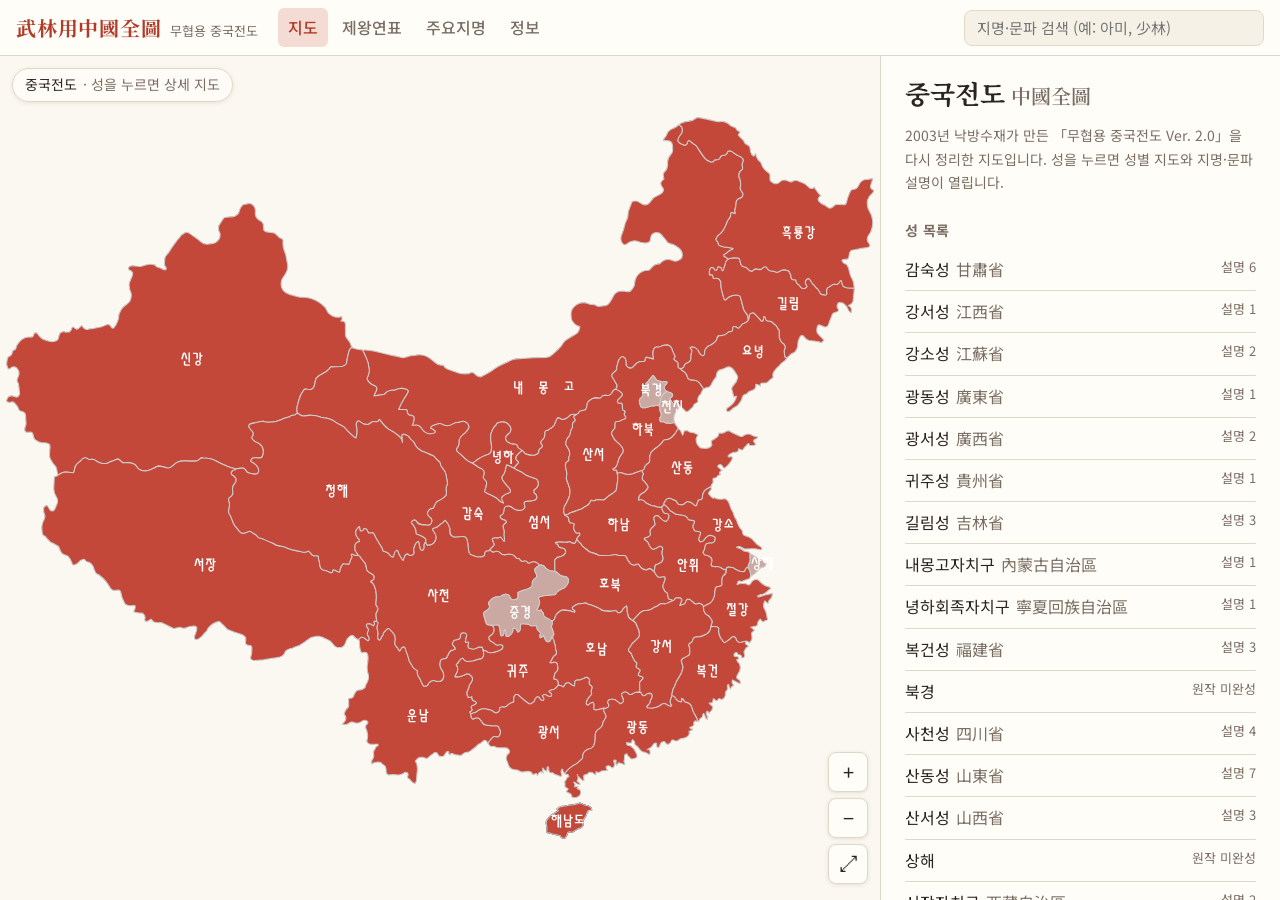
==== docs/index.html @ c248c9d0 "Add static site: pan/zoom maps, search, description panel, emperor tables Vanilla JS + inline SVG un" ====
<!doctype html>
<html lang="ko">
<head>
<meta charset="utf-8">
<meta name="viewport" content="width=device-width, initial-scale=1, viewport-fit=cover">
<title>무협용 중국전도</title>
<meta name="description" content="2003년 「무협용 중국전도 Ver. 2.0」(낙방수재)을 웹 지도로 다시 만든 것. 성별 지도, 지명·문파 설명, 제왕연표.">
<link rel="preconnect" href="https://fonts.googleapis.com">
<link rel="preconnect" href="https://fonts.gstatic.com" crossorigin>
<link rel="stylesheet" href="https://fonts.googleapis.com/css2?family=Noto+Sans+KR:wght@400;500;700&family=Noto+Serif+KR:wght@600;700&display=swap">
<link rel="stylesheet" href="style.css">
</head>
<body>
<header class="top">
  <a class="brand" href="#/"><span class="brand-hanja">武林用中國全圖</span><span class="brand-ko">무협용 중국전도</span></a>
  <nav class="nav" aria-label="주 메뉴">
    <a href="#/" data-nav="map">지도</a>
    <a href="#/emperors" data-nav="emperors">제왕연표</a>
    <a href="#/landmarks" data-nav="landmarks">주요지명</a>
    <a href="#/about" data-nav="about">정보</a>
  </nav>
  <div class="search">
    <input id="q" type="search" placeholder="지명·문파 검색 (예: 아미, 少林)" autocomplete="off" aria-label="지명·문파 검색" aria-controls="results">
    <ul id="results" class="results" role="listbox" hidden></ul>
  </div>
</header>

<main>
  <section id="view-map" class="view">
    <div class="map-wrap">
      <div class="crumbs" id="crumbs"></div>
      <svg id="map" class="map" role="img" aria-label="지도"></svg>
      <div class="zoom">
        <button type="button" id="zin" aria-label="확대">+</button>
        <button type="button" id="zout" aria-label="축소">−</button>
        <button type="button" id="zfit" aria-label="전체 보기">⤢</button>
      </div>
    </div>
    <aside id="panel" class="panel" aria-live="polite">
      <button type="button" class="panel-grip" id="grip" aria-label="패널 펼치기/접기"></button>
      <div id="panel-body" class="panel-body"></div>
    </aside>
  </section>
  <section id="view-page" class="view page" hidden></section>
</main>

<noscript><p class="noscript">이 사이트는 JavaScript가 필요합니다.</p></noscript>
<script src="app.js"></script>
</body>
</html>
---- docs/style.css ----
:root {
  --bg: #f6f1e7;
  --paper: #fffdf8;
  --ink: #2b2420;
  --muted: #7a6d63;
  --line: #e2d8c8;
  --accent: #b23a28;
  --accent-soft: #f4dcd5;
  --province: #c4483a;
  --province-hover: #9e2f22;
  --shadow: 0 2px 12px rgba(60, 40, 20, .12);
  --top-h: 56px;
  --panel-w: 400px;
  color-scheme: light;
}
@media (prefers-color-scheme: dark) {
  :root:not([data-theme="light"]) {
    --bg: #1c1916; --paper: #26221e; --ink: #ece4d8; --muted: #a89a8a; --line: #3a332c;
    --accent: #e0705c; --accent-soft: #4a2a23; --shadow: 0 2px 12px rgba(0, 0, 0, .4);
    color-scheme: dark;
  }
}
:root[data-theme="dark"] {
  --bg: #1c1916; --paper: #26221e; --ink: #ece4d8; --muted: #a89a8a; --line: #3a332c;
  --accent: #e0705c; --accent-soft: #4a2a23; --shadow: 0 2px 12px rgba(0, 0, 0, .4);
  color-scheme: dark;
}

* { box-sizing: border-box; }
html, body { margin: 0; height: 100%; }
body {
  background: var(--bg); color: var(--ink);
  font: 16px/1.7 "Noto Sans KR", system-ui, sans-serif;
  word-break: keep-all; overflow-wrap: anywhere;
}
a { color: var(--accent); }
button { font: inherit; color: inherit; }

/* header */
.top {
  position: sticky; top: 0; z-index: 20; height: var(--top-h);
  display: flex; align-items: center; gap: 20px; padding: 0 16px;
  background: var(--paper); border-bottom: 1px solid var(--line);
}
.brand { display: flex; align-items: baseline; gap: 8px; text-decoration: none; color: var(--ink); white-space: nowrap; }
.brand-hanja { font: 700 20px "Noto Serif KR", serif; color: var(--accent); letter-spacing: .04em; }
.brand-ko { font-size: 13px; color: var(--muted); }
.nav { display: flex; gap: 4px; }
.nav a { padding: 6px 10px; border-radius: 6px; text-decoration: none; color: var(--muted); font-weight: 500; white-space: nowrap; }
.nav a:hover { color: var(--ink); background: var(--bg); }
.nav a.on { color: var(--accent); background: var(--accent-soft); }
.search { position: relative; margin-left: auto; width: 300px; }
.search input {
  width: 100%; height: 36px; padding: 0 12px; border: 1px solid var(--line); border-radius: 8px;
  background: var(--bg); color: var(--ink); font: inherit; font-size: 15px;
}
.search input:focus { outline: 2px solid var(--accent); outline-offset: -1px; }
.results {
  position: absolute; top: 42px; right: 0; width: 360px; max-width: calc(100vw - 32px); max-height: 60vh; overflow: auto;
  margin: 0; padding: 4px; list-style: none; background: var(--paper); border: 1px solid var(--line);
  border-radius: 10px; box-shadow: var(--shadow);
}
.results li { padding: 8px 10px; border-radius: 6px; cursor: pointer; line-height: 1.4; }
.results li[aria-selected="true"], .results li:hover { background: var(--accent-soft); }
.results .r-name { font-weight: 700; }
.results .r-hanja { color: var(--muted); margin-left: 4px; }
.results .r-meta { display: block; font-size: 13px; color: var(--muted); }
.results .r-empty { color: var(--muted); cursor: default; }

/* map view */
main { height: calc(100% - var(--top-h)); }
.view { height: 100%; }
#view-map { display: flex; }
#view-map[hidden] { display: none; }
.map-wrap { position: relative; flex: 1; min-width: 0; background: #fbf8f1; }
.map { width: 100%; height: 100%; display: block; touch-action: none; cursor: grab; user-select: none; }
.map.dragging { cursor: grabbing; }
.crumbs {
  position: absolute; top: 12px; left: 12px; z-index: 2; display: flex; gap: 6px; align-items: center;
  padding: 4px 12px; background: rgba(255, 253, 248, .92); border: 1px solid #e2d8c8; border-radius: 999px;
  font-size: 14px; color: #2b2420; box-shadow: 0 1px 4px rgba(60, 40, 20, .1);
}
.crumbs a { color: #b23a28; text-decoration: none; font-weight: 500; }
.zoom { position: absolute; right: 12px; bottom: 16px; display: flex; flex-direction: column; gap: 6px; }
.zoom button {
  width: 40px; height: 40px; border: 1px solid #e2d8c8; border-radius: 8px; background: #fffdf8; color: #2b2420;
  font-size: 20px; line-height: 1; cursor: pointer; box-shadow: 0 1px 4px rgba(60, 40, 20, .12);
}
.zoom button:hover { background: #f4dcd5; }

/* svg content */
.map .province path[fill="#ff0000"] { fill: var(--province); transition: fill .15s; }
.map .province { cursor: pointer; }
.map .province:hover path[fill="#ff0000"], .map .province.on path[fill="#ff0000"] { fill: var(--province-hover); }
.map .province.todo path[fill="#ff0000"] { fill: #c9a9a2; }
.lbl { font-family: "Noto Sans KR", sans-serif; paint-order: stroke; stroke: #fffdf8; stroke-linejoin: round; fill: #3a302a; cursor: pointer; }
.lbl.minor { fill: #4a4038; }
.lbl.major { font-weight: 700; fill: #8c2a1c; }
.lbl.nb { fill: #8a7a6c; font-style: italic; }
.lbl.sel { fill: #b23a28; }
.lbl .hj { fill: #8a7a6c; font-weight: 400; }
.mk { fill: none; stroke: #b23a28; cursor: pointer; }
.mk.sel { fill: rgba(178, 58, 40, .2); }
.hide-minor .minor { display: none; }
.hide-hanja .hj { display: none; }

/* side panel */
.panel {
  width: var(--panel-w); flex: none; overflow: auto; background: var(--paper);
  border-left: 1px solid var(--line); position: relative;
}
.panel-grip { display: none; }
.panel-body { padding: 20px 24px 40px; }
.panel h2 { margin: 0; font: 700 26px/1.3 "Noto Serif KR", serif; }
.panel h2 .hj { font-weight: 600; color: var(--muted); font-size: 20px; margin-left: 6px; }
.meta { display: flex; flex-wrap: wrap; gap: 6px; margin: 10px 0 16px; }
.chip { display: inline-block; padding: 1px 10px; border-radius: 999px; font-size: 13px; background: var(--bg); border: 1px solid var(--line); color: var(--muted); text-decoration: none; }
a.chip:hover { border-color: var(--accent); color: var(--accent); }
.chip.k { background: var(--accent-soft); border-color: transparent; color: var(--accent); }
.page-title { margin: 22px 0 6px; font-size: 15px; color: var(--accent); font-weight: 700; }
.prose p { margin: 0 0 .9em; }
.prose p.li { padding-left: .2em; }
.prose h4 { margin: 1.4em 0 .4em; font-size: 16px; }
.note { font-size: 14px; color: var(--muted); }
.btn {
  display: inline-block; margin: 4px 0 16px; padding: 8px 16px; border-radius: 8px; background: var(--accent);
  color: #fff; text-decoration: none; font-weight: 500; border: 0; cursor: pointer;
}
.list { list-style: none; margin: 0 0 20px; padding: 0; }
.list li a { display: flex; justify-content: space-between; gap: 8px; padding: 7px 0; border-bottom: 1px solid var(--line); text-decoration: none; color: var(--ink); }
.list li a:hover { color: var(--accent); }
.list .hj, .page h2 .hj { color: var(--muted); margin-left: .35em; font-weight: 400; }
.list .k { color: var(--muted); font-size: 13px; white-space: nowrap; }
.section-h { margin: 24px 0 6px; font-size: 14px; color: var(--muted); font-weight: 700; letter-spacing: .02em; }
.pages-nav { display: flex; flex-wrap: wrap; gap: 6px; margin: 0 0 8px; }
.pages-nav a { font-size: 13px; }

/* text pages */
.page { overflow: auto; }
.page-inner { max-width: 860px; margin: 0 auto; padding: 28px 16px 64px; }
.page h1 { font: 700 30px/1.3 "Noto Serif KR", serif; margin: 0 0 6px; }
.page h1 .hj { color: var(--muted); font-size: 22px; margin-left: 8px; }
.page h2 { font: 700 22px/1.4 "Noto Serif KR", serif; margin: 32px 0 8px; }
.lead { color: var(--muted); margin: 0 0 20px; }
.tabs { display: flex; flex-wrap: wrap; gap: 6px; margin: 16px 0 20px; }
.tabs a { padding: 4px 12px; border-radius: 999px; border: 1px solid var(--line); text-decoration: none; color: var(--ink); background: var(--paper); font-size: 15px; }
.tabs a.on { background: var(--accent); border-color: var(--accent); color: #fff; }
.tabs .sub { font-size: 13px; }
table.emp { width: 100%; border-collapse: collapse; background: var(--paper); border: 1px solid var(--line); border-radius: 8px; overflow: hidden; }
.emp th, .emp td { padding: 8px 12px; text-align: left; border-bottom: 1px solid var(--line); }
.emp th { font-size: 14px; color: var(--muted); font-weight: 500; background: var(--bg); }
.emp td.y { font-variant-numeric: tabular-nums; white-space: nowrap; }
.emp tr.grp td { background: var(--accent-soft); color: var(--accent); font-weight: 700; }
.emp .hj { color: var(--muted); margin-left: 6px; }
.card { background: var(--paper); border: 1px solid var(--line); border-radius: 10px; padding: 20px 22px; margin: 16px 0; }
.noscript { padding: 20px; }

/* mobile */
@media (max-width: 760px) {
  :root { --top-h: 104px; }
  .top { flex-wrap: wrap; height: auto; min-height: var(--top-h); gap: 6px 8px; padding: 8px 12px; align-content: center; }
  .brand-ko { display: none; }
  .brand-hanja { font-size: 17px; }
  .nav { margin-left: auto; gap: 0; }
  .nav a { padding: 4px 7px; font-size: 14px; }
  .search { width: 100%; margin: 0; }
  .results { left: 0; right: 0; width: auto; max-width: none; }
  #view-map { display: block; position: relative; }
  .map-wrap { height: 100%; }
  .panel {
    position: absolute; left: 0; right: 0; bottom: 0; width: auto; max-height: 62%; z-index: 5;
    border-left: 0; border-top: 1px solid var(--line); border-radius: 16px 16px 0 0; box-shadow: 0 -4px 20px rgba(0, 0, 0, .15);
    transform: translateY(calc(100% - 64px)); transition: transform .25s ease;
  }
  .panel.open { transform: none; }
  .panel-grip { display: block; position: sticky; top: 0; width: 100%; height: 22px; border: 0; background: var(--paper); cursor: pointer; z-index: 1; }
  .panel-grip::before { content: ""; display: block; width: 44px; height: 5px; margin: 8px auto; border-radius: 3px; background: var(--line); }
  .panel-body { padding: 0 16px 32px; }
  .panel h2 { font-size: 22px; }
  .zoom { bottom: 80px; }
  .crumbs { top: 8px; left: 8px; right: 8px; overflow-x: auto; white-space: nowrap; }
  .emp th, .emp td { padding: 6px 8px; font-size: 14px; }
}
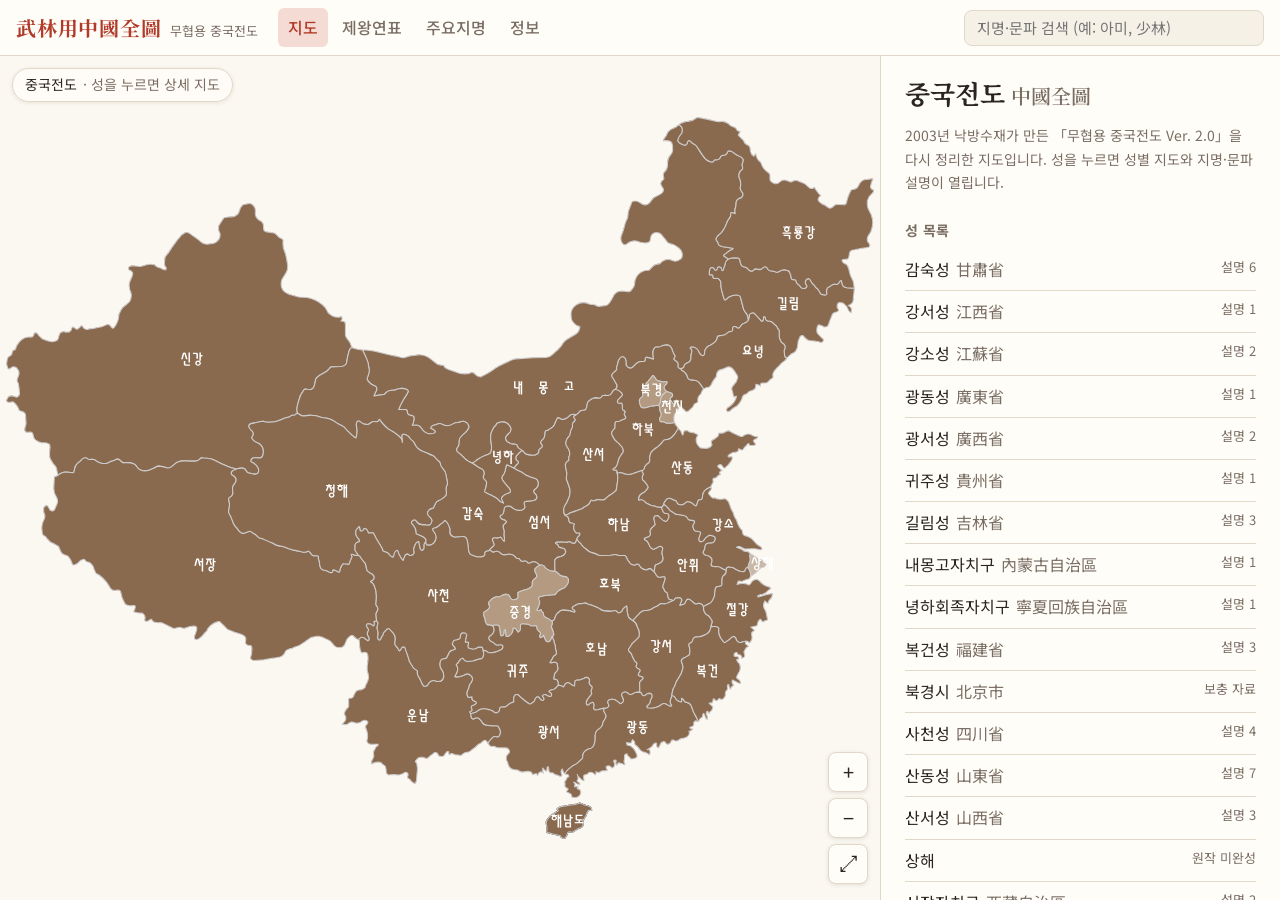
==== commit 35fc071a: "Recolor province maps with an old-map palette and add a legend CSS overrides the original SWF colour" ====
--- a/docs/index.html
+++ b/docs/index.html
@@ -30,6 +30,14 @@
     <div class="map-wrap">
       <div class="crumbs" id="crumbs"></div>
       <svg id="map" class="map" role="img" aria-label="지도"></svg>
+      <ul class="legend" id="legend" hidden aria-label="범례">
+        <li><svg viewBox="0 0 26 12"><circle cx="13" cy="6" r="4.5" fill="none" stroke="#b8452f" stroke-width="2"/></svg>성도(省都)</li>
+        <li><svg viewBox="0 0 26 12"><circle cx="13" cy="6" r="3.5" fill="#fffdf8" stroke="#3b2f28"/></svg>시(市)·현(縣)</li>
+        <li><svg viewBox="0 0 26 12"><path d="M2 6H24" stroke="#3b2f28" stroke-width="2.5"/></svg>성(省) 경계</li>
+        <li><svg viewBox="0 0 26 12"><path d="M2 6H24" stroke="#b8452f" stroke-width="2"/></svg>관도(大)</li>
+        <li><svg viewBox="0 0 26 12"><path d="M2 6H24" stroke="#d29a52" stroke-width="1.5"/></svg>관도(少)</li>
+        <li><svg viewBox="0 0 26 12"><path d="M2 7Q8 2 13 6T24 5" fill="none" stroke="#4a7aa6" stroke-width="1.5"/></svg>강(江)</li>
+      </ul>
       <div class="zoom">
         <button type="button" id="zin" aria-label="확대">+</button>
         <button type="button" id="zout" aria-label="축소">−</button>
--- a/docs/style.css
+++ b/docs/style.css
@@ -6,8 +6,8 @@
   --line: #e2d8c8;
   --accent: #b23a28;
   --accent-soft: #f4dcd5;
-  --province: #c4483a;
-  --province-hover: #9e2f22;
+  --province: #8a6a4f;
+  --province-hover: #6f5340;
   --shadow: 0 2px 12px rgba(60, 40, 20, .12);
   --top-h: 56px;
   --panel-w: 400px;
@@ -92,7 +92,8 @@
 .map .province path[fill="#ff0000"] { fill: var(--province); transition: fill .15s; }
 .map .province { cursor: pointer; }
 .map .province:hover path[fill="#ff0000"], .map .province.on path[fill="#ff0000"] { fill: var(--province-hover); }
-.map .province.todo path[fill="#ff0000"] { fill: #c9a9a2; }
+.map .province.todo path[fill="#ff0000"] { fill: #c9b8a6; }
+.map .province.extra path[fill="#ff0000"] { fill: #b39a80; }
 .lbl { font-family: "Noto Sans KR", sans-serif; paint-order: stroke; stroke: #fffdf8; stroke-linejoin: round; fill: #3a302a; cursor: pointer; }
 .lbl.minor { fill: #4a4038; }
 .lbl.major { font-weight: 700; fill: #8c2a1c; }
@@ -103,6 +104,25 @@
 .mk.sel { fill: rgba(178, 58, 40, .2); }
 .hide-minor .minor { display: none; }
 .hide-hanja .hj { display: none; }
+
+/* province maps: old-map palette over the original SWF colours (SVG files stay untouched) */
+.map.detail [stroke="#000000"] { stroke: #3b2f28; }
+.map.detail [stroke="#ff0000"] { stroke: #b8452f; }
+.map.detail [stroke="#ff6600"] { stroke: #d29a52; }
+.map.detail [stroke="#0000ff"], .map.detail [stroke="#0066ff"], .map.detail [stroke="#0033ff"] { stroke: #4a7aa6; }
+.map.detail [fill="#0000ff"]:not([fill-opacity]), .map.detail [fill="#0099ff"], .map.detail [fill="#0066ff"] { fill: #7fa8c9; }
+.map.detail [fill="#3399ff"] { fill: #fffdf8; }
+.map.detail [fill="#009900"], .map.detail [fill="#339900"]:not([fill-opacity]) { fill: #6d8a55; }
+.map.detail [fill-opacity="0.2"] { fill-opacity: .1; }
+
+.legend {
+  position: absolute; left: 12px; bottom: 16px; z-index: 2; margin: 0; padding: 8px 12px; list-style: none;
+  background: rgba(255, 253, 248, .92); border: 1px solid #e2d8c8; border-radius: 8px;
+  font-size: 12px; line-height: 1.9; color: #3a302a; box-shadow: 0 1px 4px rgba(60, 40, 20, .1);
+}
+.legend[hidden] { display: none; }
+.legend li { display: flex; align-items: center; gap: 8px; }
+.legend svg { width: 26px; height: 12px; flex: none; }
 
 /* side panel */
 .panel {
@@ -122,6 +142,8 @@
 .prose p.li { padding-left: .2em; }
 .prose h4 { margin: 1.4em 0 .4em; font-size: 16px; }
 .note { font-size: 14px; color: var(--muted); }
+.note.corr { padding: 6px 10px; border-radius: 6px; background: var(--bg); }
+.linklike { border: 0; padding: 0; margin-left: 4px; background: none; color: var(--accent); font-size: inherit; text-decoration: underline; cursor: pointer; }
 .btn {
   display: inline-block; margin: 4px 0 16px; padding: 8px 16px; border-radius: 8px; background: var(--accent);
   color: #fff; text-decoration: none; font-weight: 500; border: 0; cursor: pointer;
@@ -178,6 +200,7 @@
   .panel-body { padding: 0 16px 32px; }
   .panel h2 { font-size: 22px; }
   .zoom { bottom: 80px; }
+  .legend { bottom: 80px; font-size: 11px; line-height: 1.7; }
   .crumbs { top: 8px; left: 8px; right: 8px; overflow-x: auto; white-space: nowrap; }
   .emp th, .emp td { padding: 6px 8px; font-size: 14px; }
 }
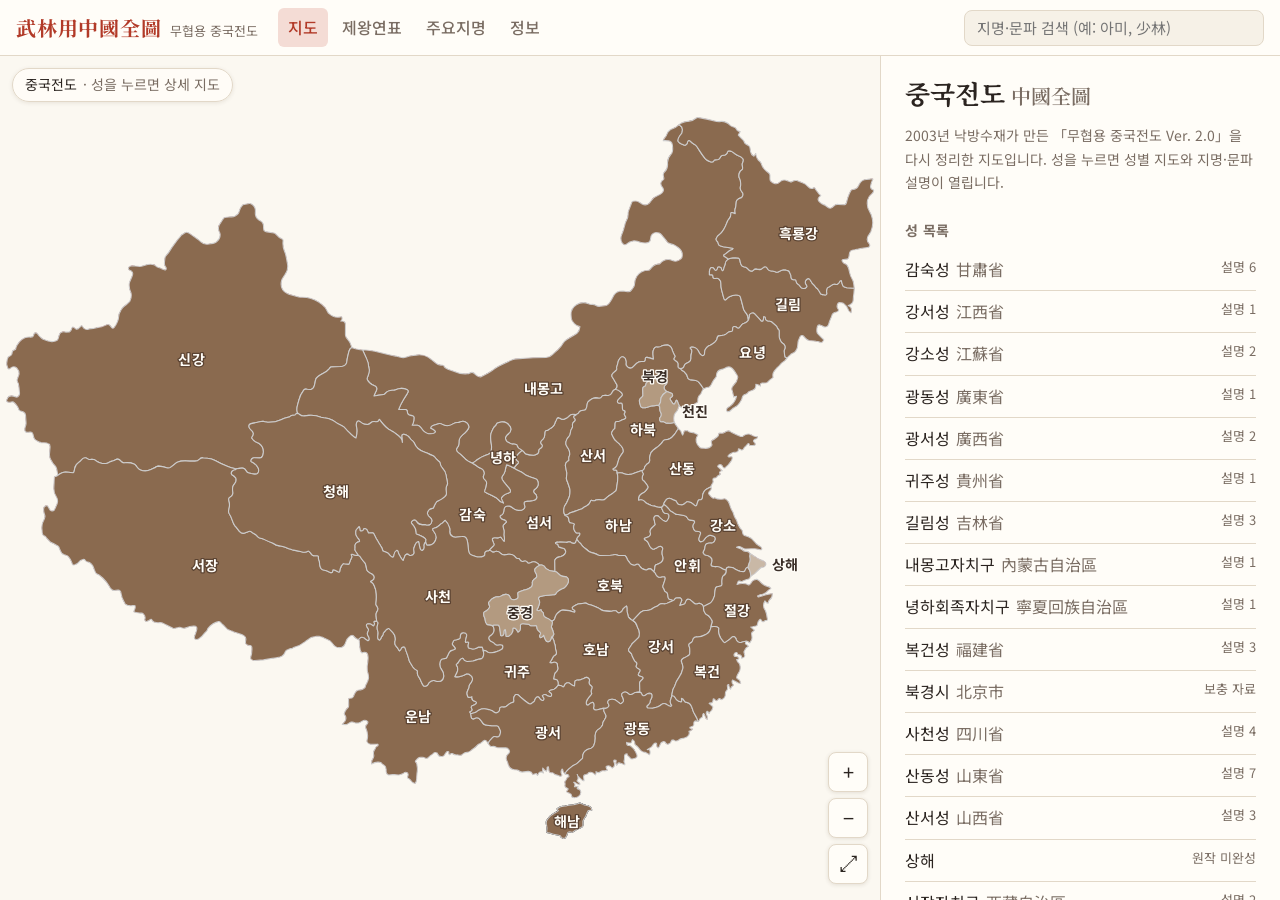
==== commit 2f667a80: "Readability: national map province names in site font, phone layout - China map: original white glyp" ====
--- a/docs/index.html
+++ b/docs/index.html
@@ -31,6 +31,7 @@
       <div class="crumbs" id="crumbs"></div>
       <svg id="map" class="map" role="img" aria-label="지도"></svg>
       <ul class="legend" id="legend" hidden aria-label="범례">
+        <li class="legend-toggle"><button type="button" id="legend-toggle" aria-expanded="false">범례 ▾</button></li>
         <li><svg viewBox="0 0 26 12"><circle cx="13" cy="6" r="4.5" fill="none" stroke="#b8452f" stroke-width="2"/></svg>성도(省都)</li>
         <li><svg viewBox="0 0 26 12"><circle cx="13" cy="6" r="3.5" fill="#fffdf8" stroke="#3b2f28"/></svg>시(市)·현(縣)</li>
         <li><svg viewBox="0 0 26 12"><path d="M2 6H24" stroke="#3b2f28" stroke-width="2.5"/></svg>성(省) 경계</li>
--- a/docs/style.css
+++ b/docs/style.css
@@ -94,6 +94,8 @@
 .map .province:hover path[fill="#ff0000"], .map .province.on path[fill="#ff0000"] { fill: var(--province-hover); }
 .map .province.todo path[fill="#ff0000"] { fill: #c9b8a6; }
 .map .province.extra path[fill="#ff0000"] { fill: #b39a80; }
+.plbl { font-family: "Noto Sans KR", sans-serif; font-weight: 700; fill: #fffdf8; paint-order: stroke; stroke: #5b4332; stroke-linejoin: round; cursor: pointer; letter-spacing: .02em; }
+.plbl.light { fill: #3b2f28; stroke: #fffdf8; }
 .lbl { font-family: "Noto Sans KR", sans-serif; paint-order: stroke; stroke: #fffdf8; stroke-linejoin: round; fill: #3a302a; cursor: pointer; }
 .lbl.minor { fill: #4a4038; }
 .lbl.major { font-weight: 700; fill: #8c2a1c; }
@@ -113,7 +115,12 @@
 .map.detail [fill="#0000ff"]:not([fill-opacity]), .map.detail [fill="#0099ff"], .map.detail [fill="#0066ff"] { fill: #7fa8c9; }
 .map.detail [fill="#3399ff"] { fill: #fffdf8; }
 .map.detail [fill="#009900"], .map.detail [fill="#339900"]:not([fill-opacity]) { fill: #6d8a55; }
-.map.detail [fill-opacity="0.2"] { fill-opacity: .1; }
+.map.detail [fill-opacity="0.2"] { fill-opacity: .08; }
+/* sea gradients: bright cyan→blue in the original, light indigo washes here */
+.map.detail stop[stop-color="#00ccff"], .map.detail stop[stop-color="#00ffff"], .map.detail stop[stop-color="#0099cc"],
+.map.detail stop[stop-color="#0099ff"], .map.detail stop[stop-color="#00a0ff"] { stop-color: #d3e2ed; }
+.map.detail stop[stop-color="#0000ff"], .map.detail stop[stop-color="#0066ff"], .map.detail stop[stop-color="#006cff"],
+.map.detail stop[stop-color="#004fff"] { stop-color: #a7c1d8; }
 
 .legend {
   position: absolute; left: 12px; bottom: 16px; z-index: 2; margin: 0; padding: 8px 12px; list-style: none;
@@ -121,6 +128,7 @@
   font-size: 12px; line-height: 1.9; color: #3a302a; box-shadow: 0 1px 4px rgba(60, 40, 20, .1);
 }
 .legend[hidden] { display: none; }
+.legend .legend-toggle { display: none; }
 .legend li { display: flex; align-items: center; gap: 8px; }
 .legend svg { width: 26px; height: 12px; flex: none; }
 
@@ -144,6 +152,7 @@
 .note { font-size: 14px; color: var(--muted); }
 .note.corr { padding: 6px 10px; border-radius: 6px; background: var(--bg); }
 .linklike { border: 0; padding: 0; margin-left: 4px; background: none; color: var(--accent); font-size: inherit; text-decoration: underline; cursor: pointer; }
+.linklike.orig-small { font-size: 12px; font-weight: 400; text-decoration: none; vertical-align: middle; }
 .btn {
   display: inline-block; margin: 4px 0 16px; padding: 8px 16px; border-radius: 8px; background: var(--accent);
   color: #fff; text-decoration: none; font-weight: 500; border: 0; cursor: pointer;
@@ -200,7 +209,10 @@
   .panel-body { padding: 0 16px 32px; }
   .panel h2 { font-size: 22px; }
   .zoom { bottom: 80px; }
-  .legend { bottom: 80px; font-size: 11px; line-height: 1.7; }
+  .legend { bottom: 80px; font-size: 11px; line-height: 1.7; padding: 4px 10px; }
+  .legend .legend-toggle { display: block; }
+  .legend-toggle button { border: 0; padding: 2px 0; background: none; color: inherit; font-size: 12px; font-weight: 500; cursor: pointer; }
+  .legend:not(.open) li:not(.legend-toggle) { display: none; }
   .crumbs { top: 8px; left: 8px; right: 8px; overflow-x: auto; white-space: nowrap; }
   .emp th, .emp td { padding: 6px 8px; font-size: 14px; }
 }
